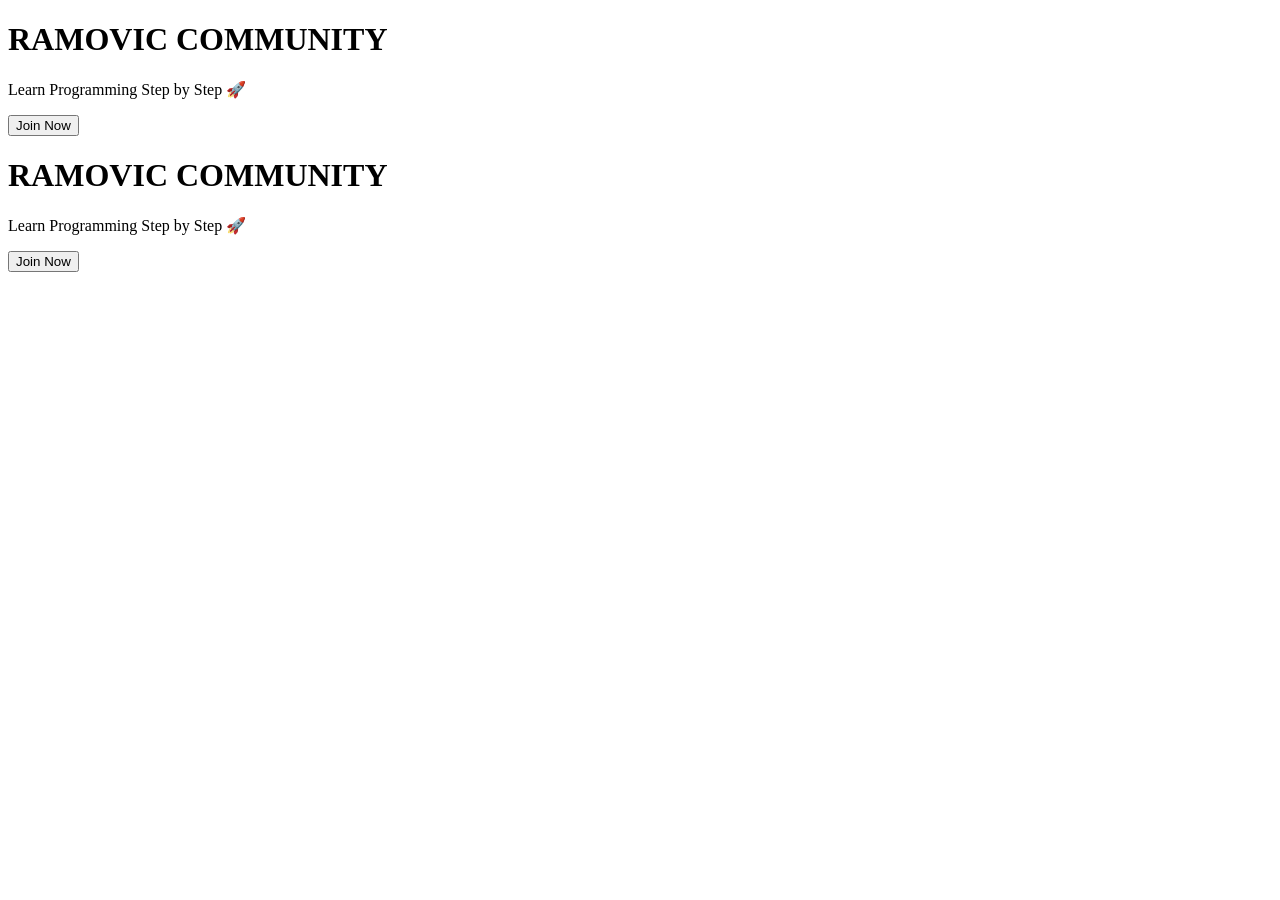
==== templates/index.html @ 5d276b42 "Add index.html for RAMOVIC COMMUNITY website" ====
<!DOCTYPE html>
<html>
<head>
    <title>RAMOVIC COMMUNITY</title>
</head>
<body>

<h1>RAMOVIC COMMUNITY</h1>

<p>Learn Programming Step by Step 🚀</p>

<a href="/register">
    <button>Join Now</button>
</a>

</body>
</html><!DOCTYPE html>
<html>
<head>
    <title>RAMOVIC COMMUNITY</title>
</head>
<body>

<h1>RAMOVIC COMMUNITY</h1>

<p>Learn Programming Step by Step 🚀</p>

<a href="/register">
    <button>Join Now</button>
</a>

</body>
</html>
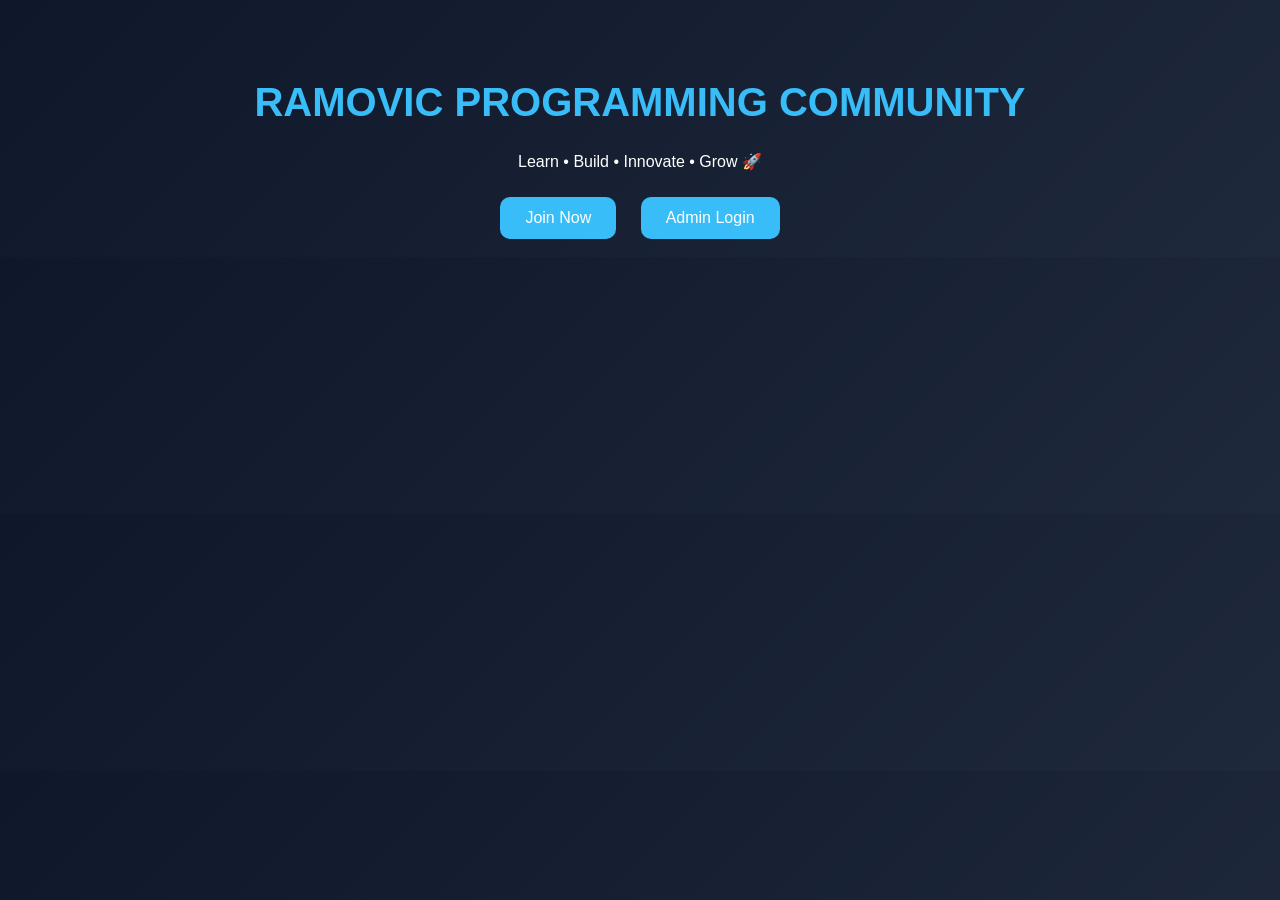
==== commit b7f82dbd: "Update index.html" ====
--- a/templates/index.html
+++ b/templates/index.html
@@ -1,33 +1,23 @@
 <!DOCTYPE html>
 <html>
 <head>
-    <title>RAMOVIC COMMUNITY</title>
+<meta charset="UTF-8">
+<title>RAMOVIC COMMUNITY</title>
+<link rel="stylesheet" href="/static/style.css">
 </head>
+
 <body>
 
-<h1>RAMOVIC COMMUNITY</h1>
+<div class="container">
 
-<p>Learn Programming Step by Step 🚀</p>
+<h1>RAMOVIC PROGRAMMING COMMUNITY</h1>
 
-<a href="/register">
-    <button>Join Now</button>
-</a>
+<p>Learn • Build • Innovate • Grow 🚀</p>
 
-</body>
-</html><!DOCTYPE html>
-<html>
-<head>
-    <title>RAMOVIC COMMUNITY</title>
-</head>
-<body>
+<a href="/register"><button>Join Now</button></a>
+<a href="/login"><button>Admin Login</button></a>
 
-<h1>RAMOVIC COMMUNITY</h1>
-
-<p>Learn Programming Step by Step 🚀</p>
-
-<a href="/register">
-    <button>Join Now</button>
-</a>
+</div>
 
 </body>
 </html>
--- a/static/style.css
+++ b/static/style.css
@@ -0,0 +1,48 @@
+body{
+    background: linear-gradient(135deg,#0f172a,#1e293b);
+    color:white;
+    font-family:Arial;
+    text-align:center;
+}
+
+.container{
+    margin-top:80px;
+}
+
+h1{
+    font-size:40px;
+    color:#38bdf8;
+}
+
+input, select, textarea{
+    padding:12px;
+    margin:10px;
+    width:250px;
+    border-radius:10px;
+    border:none;
+}
+
+button{
+    padding:12px 25px;
+    margin:10px;
+    border:none;
+    border-radius:10px;
+    background:#38bdf8;
+    color:white;
+    font-size:16px;
+    cursor:pointer;
+}
+
+button:hover{
+    background:#0ea5e9;
+}
+
+.card{
+    background:#1e293b;
+    padding:15px;
+    margin:10px;
+    border-radius:10px;
+}
+
+.green{background:green;}
+.red{background:red;}
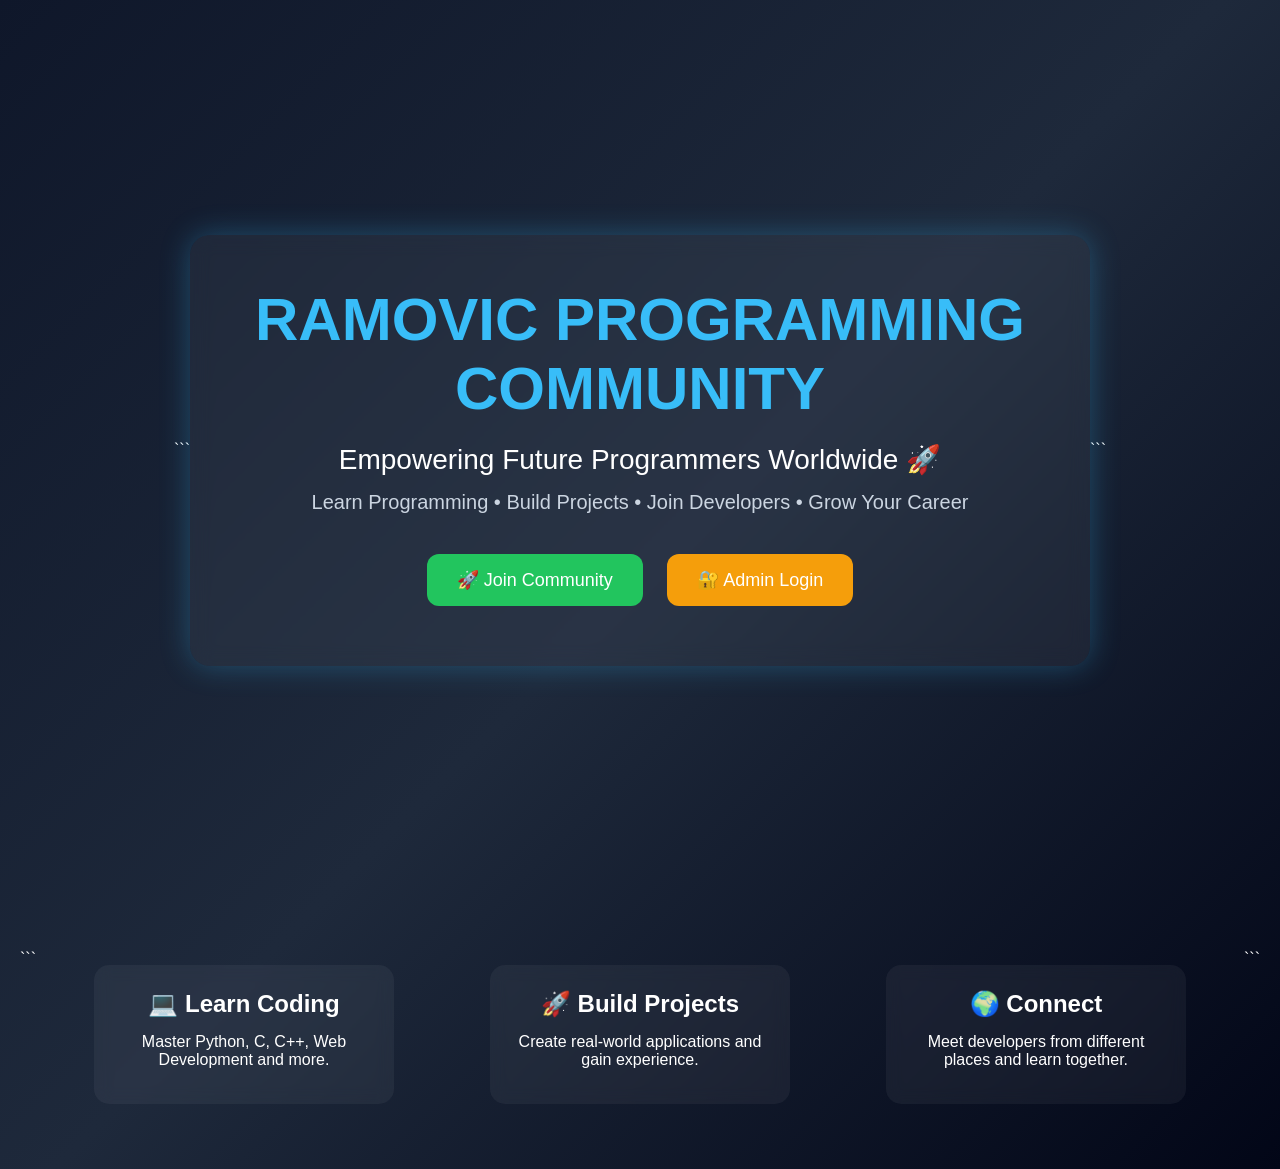
==== commit 4c9aadb3: "Revamp index.html for RAMOVIC Programming Community Updated the index.html file to enhance the commu" ====
--- a/templates/index.html
+++ b/templates/index.html
@@ -1,23 +1,76 @@
 <!DOCTYPE html>
-<html>
+
+<html lang="en">
 <head>
 <meta charset="UTF-8">
-<title>RAMOVIC COMMUNITY</title>
+<meta name="viewport" content="width=device-width, initial-scale=1.0">
+
+<title>RAMOVIC PROGRAMMING COMMUNITY</title>
+
 <link rel="stylesheet" href="/static/style.css">
+
 </head>
 
 <body>
 
-<div class="container">
+<div class="hero">
 
-<h1>RAMOVIC PROGRAMMING COMMUNITY</h1>
+```
+<div class="overlay">
 
-<p>Learn • Build • Innovate • Grow 🚀</p>
+    <h1 class="title">
+        RAMOVIC PROGRAMMING COMMUNITY
+    </h1>
 
-<a href="/register"><button>Join Now</button></a>
-<a href="/login"><button>Admin Login</button></a>
+    <p class="subtitle">
+        Empowering Future Programmers Worldwide 🚀
+    </p>
+
+    <p class="description">
+        Learn Programming • Build Projects • Join Developers • Grow Your Career
+    </p>
+
+    <div class="buttons">
+
+        <a href="/register">
+            <button class="join-btn">
+                🚀 Join Community
+            </button>
+        </a>
+
+        <a href="/login">
+            <button class="admin-btn">
+                🔐 Admin Login
+            </button>
+        </a>
+
+    </div>
+
+</div>
+```
 
 </div>
 
+<section class="features">
+
+```
+<div class="card">
+    <h2>💻 Learn Coding</h2>
+    <p>Master Python, C, C++, Web Development and more.</p>
+</div>
+
+<div class="card">
+    <h2>🚀 Build Projects</h2>
+    <p>Create real-world applications and gain experience.</p>
+</div>
+
+<div class="card">
+    <h2>🌍 Connect</h2>
+    <p>Meet developers from different places and learn together.</p>
+</div>
+```
+
+</section>
+
 </body>
 </html>
--- a/static/style.css
+++ b/static/style.css
@@ -1,48 +1,228 @@
+*{
+    margin:0;
+    padding:0;
+    box-sizing:border-box;
+}
+
 body{
-    background: linear-gradient(135deg,#0f172a,#1e293b);
+    background:linear-gradient(135deg,#0f172a,#1e293b,#020617);
     color:white;
-    font-family:Arial;
+    font-family:Arial,sans-serif;
     text-align:center;
+    min-height:100vh;
+}
+
+.hero{
+    min-height:100vh;
+    display:flex;
+    justify-content:center;
+    align-items:center;
+    padding:20px;
+}
+
+.overlay{
+    background:rgba(255,255,255,0.05);
+    backdrop-filter:blur(10px);
+    padding:50px;
+    border-radius:20px;
+    width:90%;
+    max-width:900px;
+    box-shadow:0 0 30px rgba(56,189,248,0.3);
+    animation:fadeIn 1.5s ease;
+}
+
+.title{
+    font-size:60px;
+    color:#38bdf8;
+    margin-bottom:20px;
+}
+
+.subtitle{
+    font-size:28px;
+    margin-bottom:15px;
+}
+
+.description{
+    font-size:20px;
+    color:#cbd5e1;
+    margin-bottom:30px;
+}
+
+.buttons{
+    margin-top:20px;
+}
+
+button{
+    padding:15px 30px;
+    margin:10px;
+    border:none;
+    border-radius:12px;
+    background:#38bdf8;
+    color:white;
+    font-size:18px;
+    cursor:pointer;
+    transition:0.3s;
+}
+
+button:hover{
+    transform:translateY(-5px);
+    background:#0ea5e9;
+}
+
+.join-btn{
+    background:#22c55e;
+}
+
+.join-btn:hover{
+    background:#16a34a;
+}
+
+.admin-btn{
+    background:#f59e0b;
+}
+
+.admin-btn:hover{
+    background:#d97706;
+}
+
+.features{
+    display:flex;
+    flex-wrap:wrap;
+    justify-content:center;
+    gap:20px;
+    padding:50px 20px;
+}
+
+.card{
+    background:rgba(255,255,255,0.05);
+    backdrop-filter:blur(8px);
+    width:300px;
+    padding:25px;
+    border-radius:15px;
+    transition:0.3s;
+    margin:15px auto;
+}
+
+.card:hover{
+    transform:translateY(-10px);
 }
 
 .container{
     margin-top:80px;
-}
-
-h1{
-    font-size:40px;
-    color:#38bdf8;
-}
-
-input, select, textarea{
+    padding:20px;
+}
+
+input,
+select,
+textarea{
+    width:320px;
     padding:12px;
-    margin:10px;
-    width:250px;
-    border-radius:10px;
-    border:none;
-}
-
-button{
-    padding:12px 25px;
     margin:10px;
     border:none;
     border-radius:10px;
-    background:#38bdf8;
-    color:white;
     font-size:16px;
-    cursor:pointer;
-}
-
-button:hover{
-    background:#0ea5e9;
-}
-
-.card{
-    background:#1e293b;
-    padding:15px;
-    margin:10px;
-    border-radius:10px;
-}
-
-.green{background:green;}
-.red{background:red;}
+}
+
+.status-card{
+    background:rgba(255,255,255,0.05);
+    backdrop-filter:blur(10px);
+    padding:40px;
+    border-radius:20px;
+    max-width:700px;
+    margin:auto;
+    margin-top:80px;
+    box-shadow:0 0 20px rgba(56,189,248,0.2);
+}
+
+.success{
+    color:#22c55e;
+}
+
+.warning{
+    color:#facc15;
+}
+
+.danger{
+    color:#ef4444;
+}
+
+.success-btn{
+    background:#22c55e;
+}
+
+.success-btn:hover{
+    background:#16a34a;
+}
+
+.green{
+    background:#22c55e;
+}
+
+.green:hover{
+    background:#16a34a;
+}
+
+.red{
+    background:#ef4444;
+}
+
+.red:hover{
+    background:#dc2626;
+}
+
+h1{
+    margin-bottom:15px;
+}
+
+h2{
+    margin-bottom:15px;
+}
+
+p{
+    margin-bottom:10px;
+}
+
+a{
+    text-decoration:none;
+}
+
+@keyframes fadeIn{
+    from{
+        opacity:0;
+        transform:translateY(30px);
+    }
+    to{
+        opacity:1;
+        transform:translateY(0);
+    }
+}
+
+@media(max-width:768px){
+
+    .title{
+        font-size:38px;
+    }
+
+    .subtitle{
+        font-size:22px;
+    }
+
+    .description{
+        font-size:16px;
+    }
+
+    .card{
+        width:90%;
+    }
+
+    input,
+    select,
+    textarea{
+        width:90%;
+    }
+
+    .overlay{
+        padding:25px;
+    }
+
+}
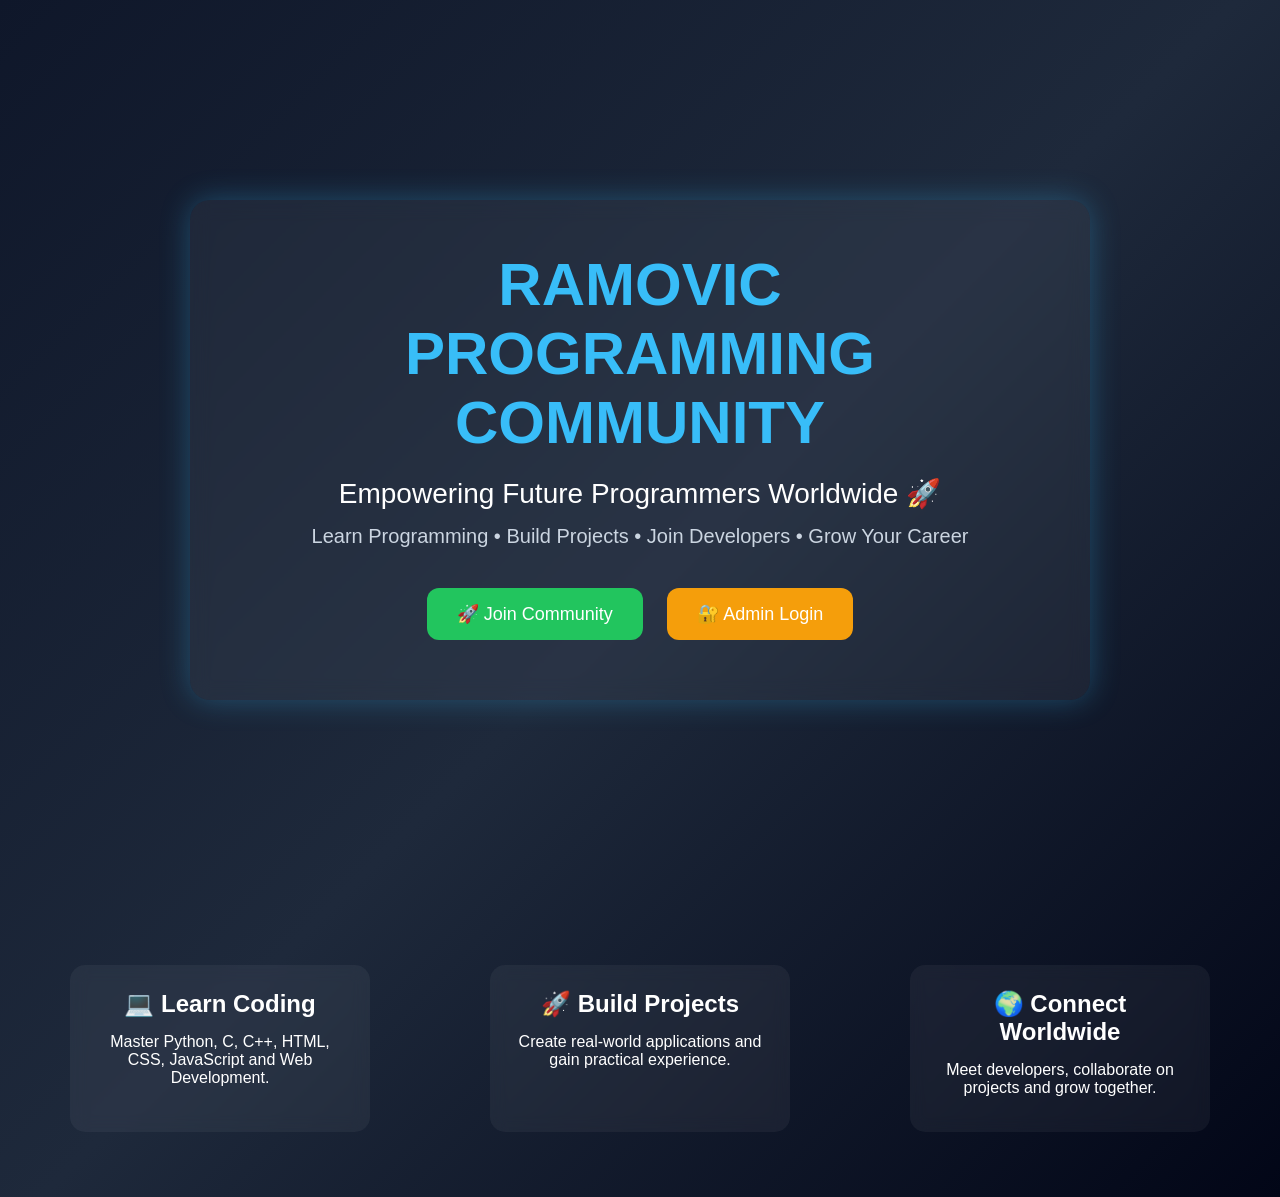
==== commit 7d5645f4: "Refactor index.html for improved layout and content Updated HTML structure and content for the index" ====
--- a/templates/index.html
+++ b/templates/index.html
@@ -1,76 +1,74 @@
 <!DOCTYPE html>
+<html lang="en">
 
-<html lang="en">
 <head>
-<meta charset="UTF-8">
-<meta name="viewport" content="width=device-width, initial-scale=1.0">
+    <meta charset="UTF-8">
+    <meta name="viewport" content="width=device-width, initial-scale=1.0">
 
-<title>RAMOVIC PROGRAMMING COMMUNITY</title>
+    <title>RAMOVIC PROGRAMMING COMMUNITY</title>
 
-<link rel="stylesheet" href="/static/style.css">
-
+    <link rel="stylesheet" href="/static/style.css">
 </head>
 
 <body>
 
-<div class="hero">
+    <div class="hero">
 
-```
-<div class="overlay">
+        <div class="overlay">
 
-    <h1 class="title">
-        RAMOVIC PROGRAMMING COMMUNITY
-    </h1>
+            <h1 class="title">
+                RAMOVIC<br>
+                PROGRAMMING<br>
+                COMMUNITY
+            </h1>
 
-    <p class="subtitle">
-        Empowering Future Programmers Worldwide 🚀
-    </p>
+            <p class="subtitle">
+                Empowering Future Programmers Worldwide 🚀
+            </p>
 
-    <p class="description">
-        Learn Programming • Build Projects • Join Developers • Grow Your Career
-    </p>
+            <p class="description">
+                Learn Programming • Build Projects • Join Developers • Grow Your Career
+            </p>
 
-    <div class="buttons">
+            <div class="buttons">
 
-        <a href="/register">
-            <button class="join-btn">
-                🚀 Join Community
-            </button>
-        </a>
+                <a href="/register">
+                    <button class="join-btn">
+                        🚀 Join Community
+                    </button>
+                </a>
 
-        <a href="/login">
-            <button class="admin-btn">
-                🔐 Admin Login
-            </button>
-        </a>
+                <a href="/login">
+                    <button class="admin-btn">
+                        🔐 Admin Login
+                    </button>
+                </a>
+
+            </div>
+
+        </div>
 
     </div>
 
-</div>
-```
+    <section class="features">
 
-</div>
+        <div class="card">
+            <h2>💻 Learn Coding</h2>
+            <p>Master Python, C, C++, HTML, CSS, JavaScript and Web Development.</p>
+        </div>
 
-<section class="features">
+        <div class="card">
+            <h2>🚀 Build Projects</h2>
+            <p>Create real-world applications and gain practical experience.</p>
+        </div>
 
-```
-<div class="card">
-    <h2>💻 Learn Coding</h2>
-    <p>Master Python, C, C++, Web Development and more.</p>
-</div>
+        <div class="card">
+            <h2>🌍 Connect Worldwide</h2>
+            <p>Meet developers, collaborate on projects and grow together.</p>
+        </div>
 
-<div class="card">
-    <h2>🚀 Build Projects</h2>
-    <p>Create real-world applications and gain experience.</p>
-</div>
-
-<div class="card">
-    <h2>🌍 Connect</h2>
-    <p>Meet developers from different places and learn together.</p>
-</div>
-```
-
-</section>
+    </section>
 
 </body>
+
 </html>
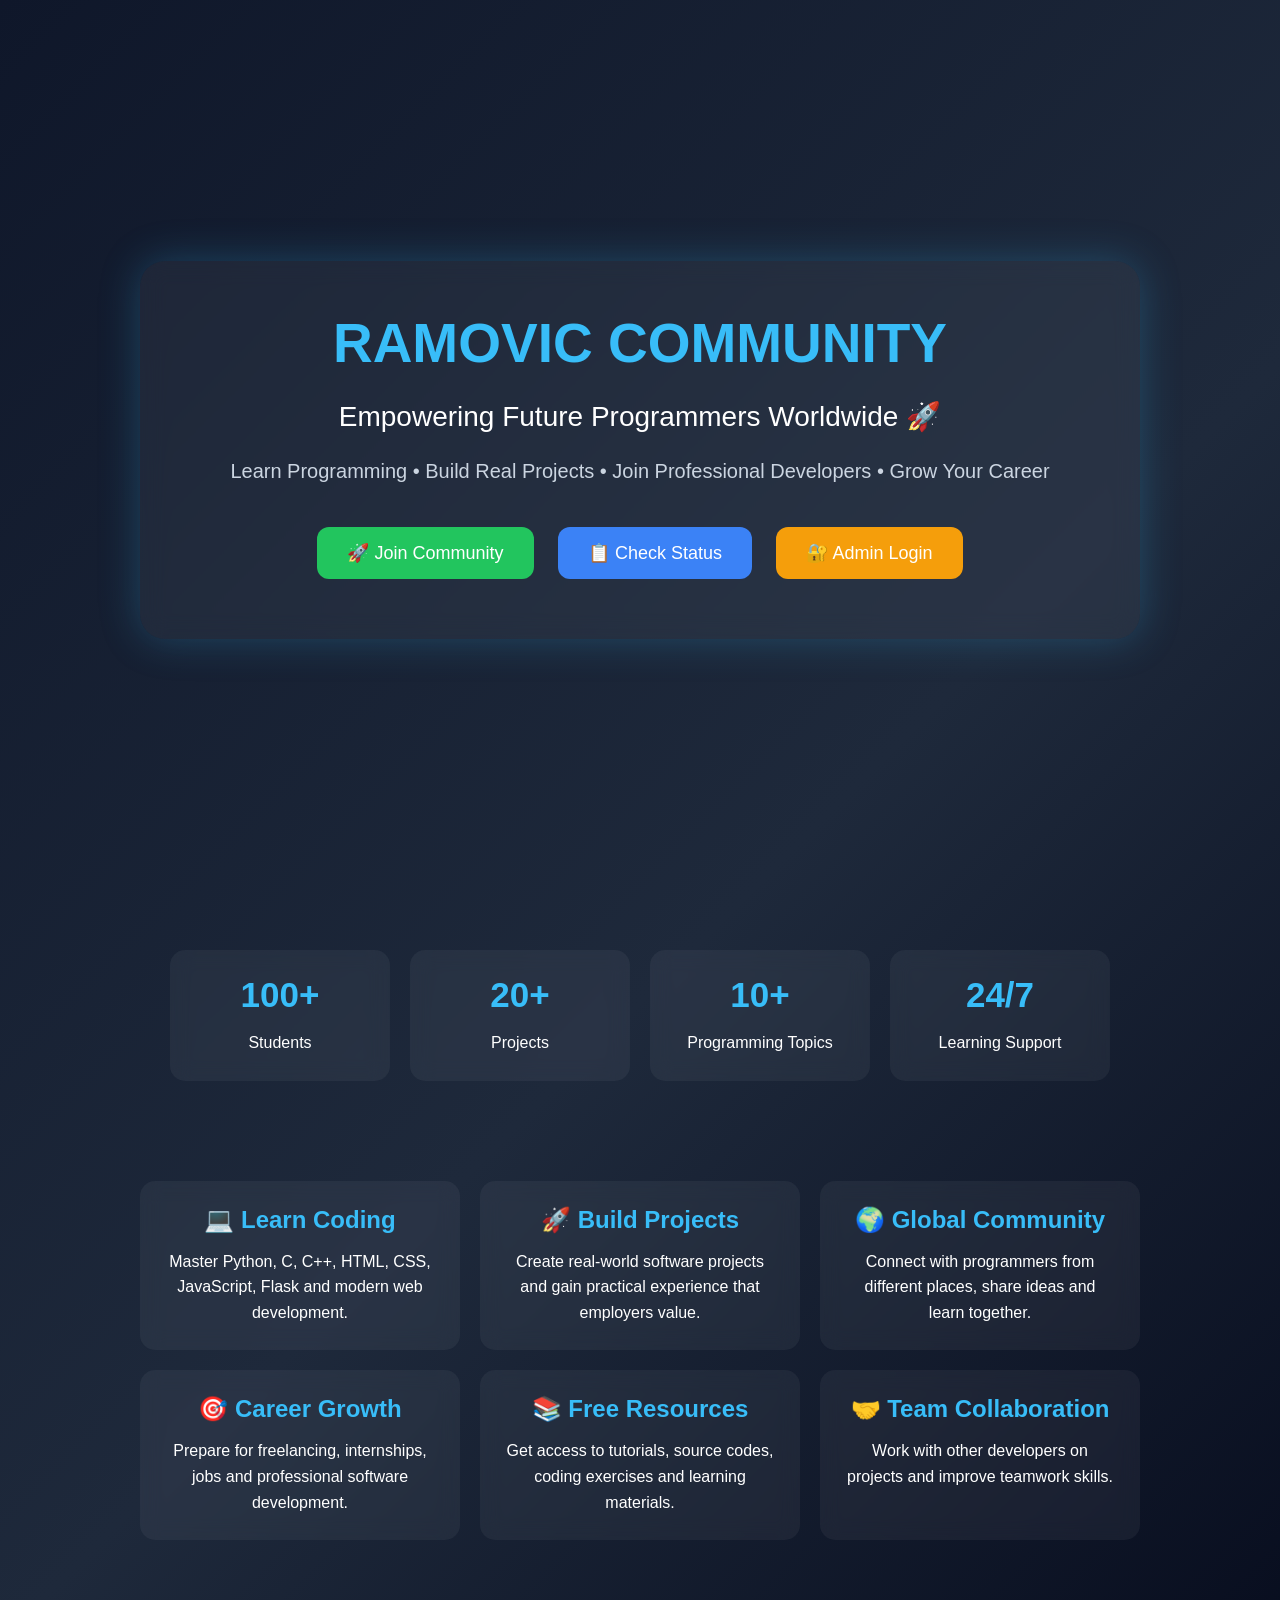
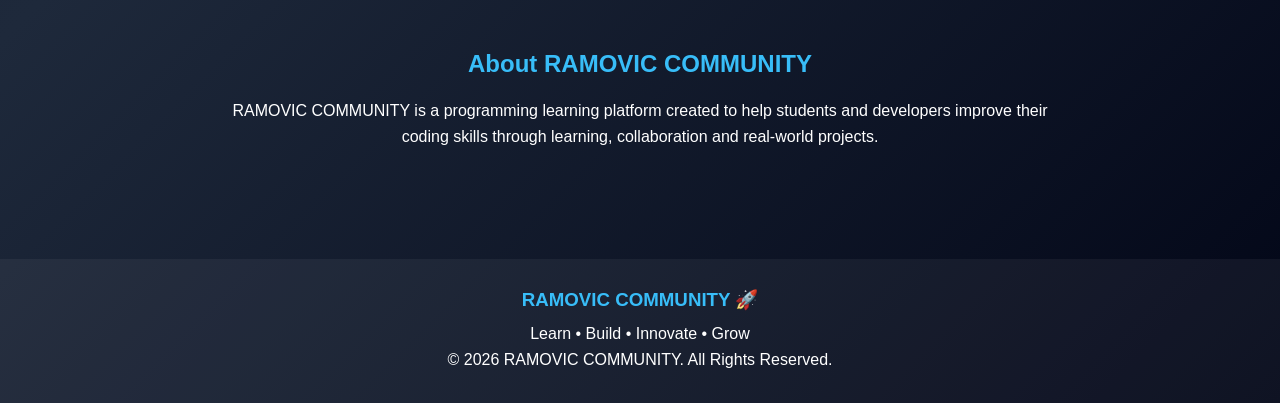
==== commit 44215aab: "Update index.html" ====
--- a/templates/index.html
+++ b/templates/index.html
@@ -2,72 +2,178 @@
 <html lang="en">
 
 <head>
-    <meta charset="UTF-8">
-    <meta name="viewport" content="width=device-width, initial-scale=1.0">
+<meta charset="UTF-8">
+<meta name="viewport" content="width=device-width, initial-scale=1.0">
 
-    <title>RAMOVIC PROGRAMMING COMMUNITY</title>
+<title>RAMOVIC PROGRAMMING COMMUNITY</title>
 
-    <link rel="stylesheet" href="/static/style.css">
+<link rel="stylesheet" href="/static/style.css">
+
 </head>
 
 <body>
 
-    <div class="hero">
+<section class="hero">
 
-        <div class="overlay">
+<div class="overlay">
 
-            <h1 class="title">
-                RAMOVIC<br>
-                PROGRAMMING<br>
-                COMMUNITY
-            </h1>
+<h1 class="title">
+RAMOVIC COMMUNITY
+</h1>
 
-            <p class="subtitle">
-                Empowering Future Programmers Worldwide 🚀
-            </p>
+<p class="subtitle">
+Empowering Future Programmers Worldwide 🚀
+</p>
 
-            <p class="description">
-                Learn Programming • Build Projects • Join Developers • Grow Your Career
-            </p>
+<p class="description">
+Learn Programming • Build Real Projects • Join Professional Developers • Grow Your Career
+</p>
 
-            <div class="buttons">
+<div class="buttons">
 
-                <a href="/register">
-                    <button class="join-btn">
-                        🚀 Join Community
-                    </button>
-                </a>
+<a href="/register">
+<button class="join-btn">
+🚀 Join Community
+</button>
+</a>
 
-                <a href="/login">
-                    <button class="admin-btn">
-                        🔐 Admin Login
-                    </button>
-                </a>
+<a href="/check-status">
+<button class="status-btn">
+📋 Check Status
+</button>
+</a>
 
-            </div>
+<a href="/login">
+<button class="admin-btn">
+🔐 Admin Login
+</button>
+</a>
 
-        </div>
+</div>
 
-    </div>
+</div>
 
-    <section class="features">
+</section>
 
-        <div class="card">
-            <h2>💻 Learn Coding</h2>
-            <p>Master Python, C, C++, HTML, CSS, JavaScript and Web Development.</p>
-        </div>
+<section class="stats">
 
-        <div class="card">
-            <h2>🚀 Build Projects</h2>
-            <p>Create real-world applications and gain practical experience.</p>
-        </div>
+<div class="stat-box">
+<h2>100+</h2>
+<p>Students</p>
+</div>
 
-        <div class="card">
-            <h2>🌍 Connect Worldwide</h2>
-            <p>Meet developers, collaborate on projects and grow together.</p>
-        </div>
+<div class="stat-box">
+<h2>20+</h2>
+<p>Projects</p>
+</div>
 
-    </section>
+<div class="stat-box">
+<h2>10+</h2>
+<p>Programming Topics</p>
+</div>
+
+<div class="stat-box">
+<h2>24/7</h2>
+<p>Learning Support</p>
+</div>
+
+</section>
+
+<section class="features">
+
+<div class="card">
+<h2>💻 Learn Coding</h2>
+
+<p>
+Master Python, C, C++, HTML, CSS, JavaScript,
+Flask and modern web development.
+</p>
+
+</div>
+
+<div class="card">
+
+<h2>🚀 Build Projects</h2>
+
+<p>
+Create real-world software projects and
+gain practical experience that employers value.
+</p>
+
+</div>
+
+<div class="card">
+
+<h2>🌍 Global Community</h2>
+
+<p>
+Connect with programmers from different places,
+share ideas and learn together.
+</p>
+
+</div>
+
+<div class="card">
+
+<h2>🎯 Career Growth</h2>
+
+<p>
+Prepare for freelancing, internships,
+jobs and professional software development.
+</p>
+
+</div>
+
+<div class="card">
+
+<h2>📚 Free Resources</h2>
+
+<p>
+Get access to tutorials, source codes,
+coding exercises and learning materials.
+</p>
+
+</div>
+
+<div class="card">
+
+<h2>🤝 Team Collaboration</h2>
+
+<p>
+Work with other developers on projects
+and improve teamwork skills.
+</p>
+
+</div>
+
+</section>
+
+<section class="about">
+
+<h2>About RAMOVIC COMMUNITY</h2>
+
+<p>
+RAMOVIC COMMUNITY is a programming learning platform
+created to help students and developers improve their
+coding skills through learning, collaboration and
+real-world projects.
+</p>
+
+</section>
+
+<footer>
+
+<h3>RAMOVIC COMMUNITY 🚀</h3>
+
+<p>
+Learn • Build • Innovate • Grow
+</p>
+
+<p>
+© 2026 RAMOVIC COMMUNITY. All Rights Reserved.
+</p>
+
+</footer>
 
 </body>
 
--- a/static/style.css
+++ b/static/style.css
@@ -12,6 +12,8 @@
     min-height:100vh;
 }
 
+/* HERO SECTION */
+
 .hero{
     min-height:100vh;
     display:flex;
@@ -22,19 +24,20 @@
 
 .overlay{
     background:rgba(255,255,255,0.05);
-    backdrop-filter:blur(10px);
+    backdrop-filter:blur(12px);
     padding:50px;
-    border-radius:20px;
+    border-radius:25px;
     width:90%;
-    max-width:900px;
-    box-shadow:0 0 30px rgba(56,189,248,0.3);
-    animation:fadeIn 1.5s ease;
+    max-width:1000px;
+    box-shadow:0 0 40px rgba(56,189,248,0.25);
+    animation:fadeIn 1.2s ease;
 }
 
 .title{
-    font-size:60px;
+    font-size:55px;
     color:#38bdf8;
     margin-bottom:20px;
+    font-weight:bold;
 }
 
 .subtitle{
@@ -48,8 +51,10 @@
     margin-bottom:30px;
 }
 
+/* BUTTONS */
+
 .buttons{
-    margin-top:20px;
+    margin-top:25px;
 }
 
 button{
@@ -57,7 +62,6 @@
     margin:10px;
     border:none;
     border-radius:12px;
-    background:#38bdf8;
     color:white;
     font-size:18px;
     cursor:pointer;
@@ -66,7 +70,6 @@
 
 button:hover{
     transform:translateY(-5px);
-    background:#0ea5e9;
 }
 
 .join-btn{
@@ -84,6 +87,44 @@
 .admin-btn:hover{
     background:#d97706;
 }
+
+.status-btn{
+    background:#3b82f6;
+}
+
+.status-btn:hover{
+    background:#2563eb;
+}
+
+/* STATS */
+
+.stats{
+    display:flex;
+    flex-wrap:wrap;
+    justify-content:center;
+    gap:20px;
+    padding:50px 20px;
+}
+
+.stat-box{
+    background:rgba(255,255,255,0.05);
+    backdrop-filter:blur(10px);
+    width:220px;
+    padding:25px;
+    border-radius:15px;
+    transition:0.3s;
+}
+
+.stat-box:hover{
+    transform:translateY(-10px);
+}
+
+.stat-box h2{
+    color:#38bdf8;
+    font-size:35px;
+}
+
+/* FEATURES */
 
 .features{
     display:flex;
@@ -95,17 +136,22 @@
 
 .card{
     background:rgba(255,255,255,0.05);
-    backdrop-filter:blur(8px);
-    width:300px;
+    backdrop-filter:blur(10px);
+    width:320px;
     padding:25px;
     border-radius:15px;
     transition:0.3s;
-    margin:15px auto;
 }
 
 .card:hover{
     transform:translateY(-10px);
 }
+
+.card h2{
+    color:#38bdf8;
+}
+
+/* FORMS */
 
 .container{
     margin-top:80px;
@@ -116,12 +162,14 @@
 select,
 textarea{
     width:320px;
-    padding:12px;
+    padding:14px;
     margin:10px;
     border:none;
     border-radius:10px;
     font-size:16px;
 }
+
+/* STATUS CARD */
 
 .status-card{
     background:rgba(255,255,255,0.05);
@@ -131,7 +179,6 @@
     max-width:700px;
     margin:auto;
     margin-top:80px;
-    box-shadow:0 0 20px rgba(56,189,248,0.2);
 }
 
 .success{
@@ -146,45 +193,55 @@
     color:#ef4444;
 }
 
-.success-btn{
-    background:#22c55e;
-}
-
-.success-btn:hover{
-    background:#16a34a;
-}
-
 .green{
     background:#22c55e;
 }
 
-.green:hover{
-    background:#16a34a;
-}
-
 .red{
     background:#ef4444;
 }
 
-.red:hover{
-    background:#dc2626;
-}
-
-h1{
-    margin-bottom:15px;
-}
-
-h2{
-    margin-bottom:15px;
-}
-
-p{
+/* ABOUT */
+
+.about{
+    padding:60px 20px;
+    max-width:900px;
+    margin:auto;
+}
+
+.about h2{
+    color:#38bdf8;
+    margin-bottom:20px;
+}
+
+/* FOOTER */
+
+footer{
+    margin-top:50px;
+    padding:30px;
+    background:rgba(255,255,255,0.05);
+}
+
+footer h3{
+    color:#38bdf8;
     margin-bottom:10px;
 }
+
+/* GENERAL */
 
 a{
     text-decoration:none;
 }
+
+h1,h2,h3{
+    margin-bottom:15px;
+}
+
+p{
+    line-height:1.6;
+}
+
+/* ANIMATION */
 
 @keyframes fadeIn{
     from{
@@ -197,6 +254,8 @@
     }
 }
 
+/* MOBILE */
+
 @media(max-width:768px){
 
     .title{
@@ -204,14 +263,15 @@
     }
 
     .subtitle{
-        font-size:22px;
+        font-size:20px;
     }
 
     .description{
         font-size:16px;
     }
 
-    .card{
+    .card,
+    .stat-box{
         width:90%;
     }
 
